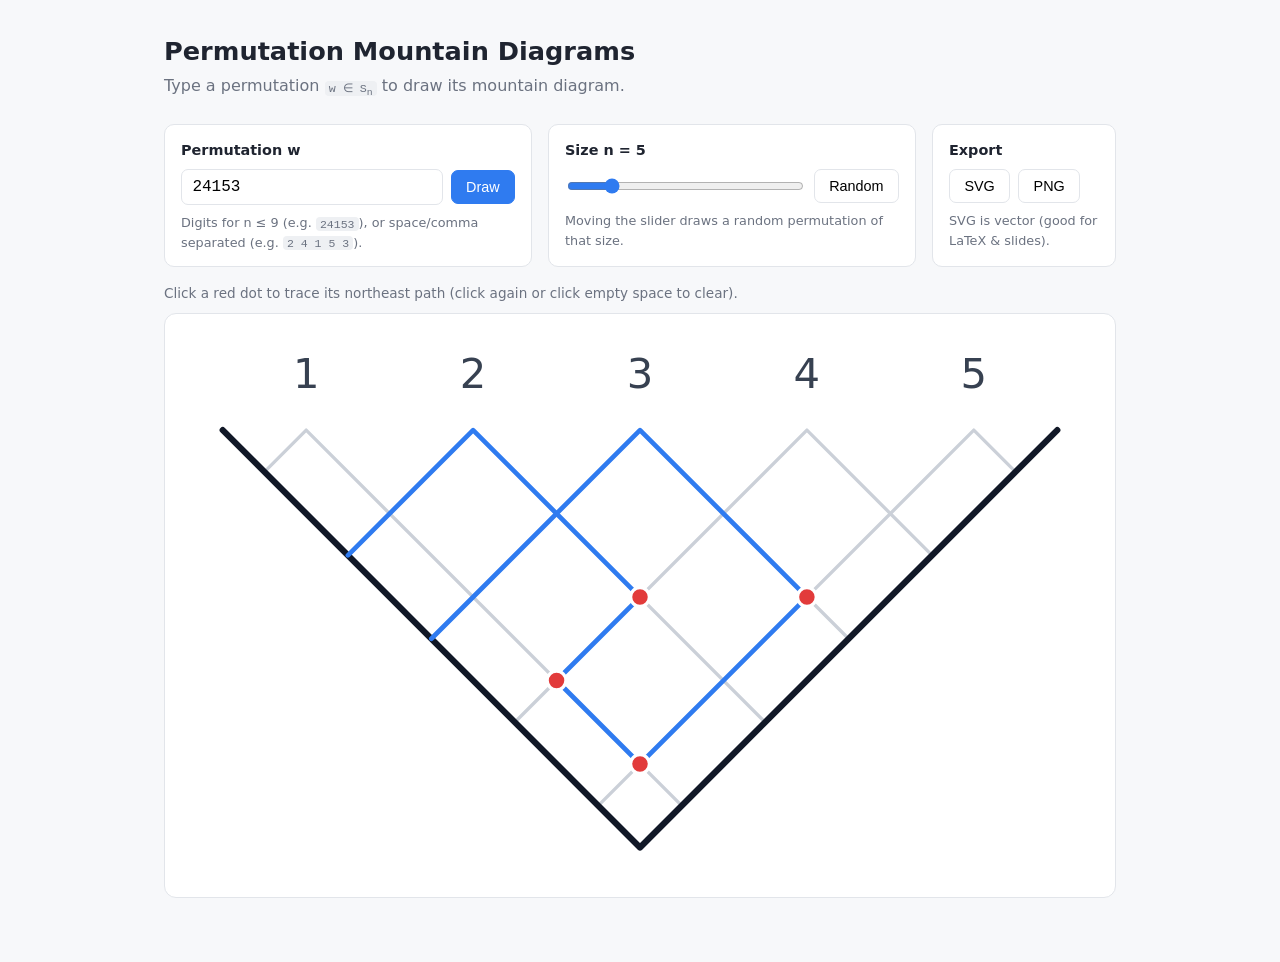
==== index.html @ 84781ef3 "Add click-to-trace: northeast sub-path from a red dot Clicking a red dot (i,j) traces, in amber, the" ====
<!DOCTYPE html>
<html lang="en">
<head>
  <meta charset="UTF-8" />
  <meta name="viewport" content="width=device-width, initial-scale=1.0" />
  <title>Permutation Mountain Diagrams</title>
  <link rel="stylesheet" href="style.css" />
</head>
<body>
  <main>
    <h1>Permutation Mountain Diagrams</h1>
    <p class="subtitle">
      Type a permutation <code>w &isin; S<sub>n</sub></code> to draw its mountain diagram.
    </p>

    <section class="controls">
      <div class="control">
        <label for="w-input">Permutation w</label>
        <div class="row">
          <input id="w-input" type="text" spellcheck="false" autocomplete="off"
                 placeholder="e.g. 24153" />
          <button id="draw-btn" class="primary">Draw</button>
        </div>
        <div class="hint">Digits for n &le; 9 (e.g. <code>24153</code>), or space/comma separated (e.g. <code>2 4 1 5 3</code>).</div>
      </div>

      <div class="control">
        <label for="n-slider">Size n = <span id="n-value">5</span></label>
        <div class="row">
          <input id="n-slider" type="range" min="2" max="20" step="1" value="5" />
          <button id="random-btn">Random</button>
        </div>
        <div class="hint">Moving the slider draws a random permutation of that size.</div>
      </div>

      <div class="control">
        <label>Export</label>
        <div class="row">
          <button id="export-svg">SVG</button>
          <button id="export-png">PNG</button>
        </div>
        <div class="hint">SVG is vector (good for LaTeX &amp; slides).</div>
      </div>
    </section>

    <div id="error" class="error" style="display:none"></div>

    <p class="canvas-hint">Click a red dot to trace its northeast path (click again or click empty space to clear).</p>

    <div class="diagram-wrap">
      <svg id="diagram" xmlns="http://www.w3.org/2000/svg"></svg>
    </div>
  </main>

  <script src="diagram.js"></script>
</body>
</html>
---- style.css ----
:root {
  --bg: #f7f8fa;
  --card: #ffffff;
  --border: #e2e5ea;
  --text: #1f2430;
  --muted: #6b7280;
  --accent: #2f7bf0;
  --accent-dark: #1f5fca;
  --error-bg: #fdecec;
  --error-fg: #b42318;
}

* { box-sizing: border-box; }

body {
  margin: 0;
  background: var(--bg);
  color: var(--text);
  font-family: system-ui, -apple-system, "Segoe UI", Roboto, sans-serif;
  line-height: 1.5;
}

main {
  max-width: 1000px;
  margin: 0 auto;
  padding: 2rem 1.5rem 4rem;
}

h1 {
  font-size: 1.6rem;
  margin: 0 0 0.25rem;
}

.subtitle {
  color: var(--muted);
  margin: 0 0 1.5rem;
}

code {
  background: #eef0f3;
  padding: 0.05em 0.35em;
  border-radius: 4px;
  font-size: 0.9em;
}

.controls {
  display: grid;
  grid-template-columns: 2fr 2fr 1fr;
  gap: 1rem;
  margin-bottom: 1rem;
}

@media (max-width: 720px) {
  .controls { grid-template-columns: 1fr; }
}

.control {
  background: var(--card);
  border: 1px solid var(--border);
  border-radius: 10px;
  padding: 0.9rem 1rem;
}

.control label {
  display: block;
  font-weight: 600;
  font-size: 0.9rem;
  margin-bottom: 0.5rem;
}

.row {
  display: flex;
  gap: 0.5rem;
  align-items: center;
}

input[type="text"] {
  flex: 1;
  min-width: 0;
  padding: 0.5rem 0.65rem;
  border: 1px solid var(--border);
  border-radius: 7px;
  font-size: 1rem;
  font-family: ui-monospace, SFMono-Regular, Menlo, monospace;
}

input[type="text"]:focus {
  outline: none;
  border-color: var(--accent);
  box-shadow: 0 0 0 3px rgba(47, 123, 240, 0.15);
}

input[type="range"] { flex: 1; accent-color: var(--accent); }

button {
  padding: 0.5rem 0.9rem;
  border: 1px solid var(--border);
  background: #fff;
  border-radius: 7px;
  font-size: 0.9rem;
  cursor: pointer;
  white-space: nowrap;
}

button:hover { background: #f2f4f7; }

button.primary {
  background: var(--accent);
  border-color: var(--accent);
  color: #fff;
}

button.primary:hover { background: var(--accent-dark); }

.hint {
  color: var(--muted);
  font-size: 0.8rem;
  margin-top: 0.5rem;
}

.error {
  background: var(--error-bg);
  color: var(--error-fg);
  border: 1px solid #f3c6c0;
  border-radius: 8px;
  padding: 0.6rem 0.9rem;
  margin-bottom: 1rem;
  font-size: 0.9rem;
}

.canvas-hint {
  color: var(--muted);
  font-size: 0.85rem;
  margin: 0 0 0.6rem;
}

.diagram-wrap {
  background: var(--card);
  border: 1px solid var(--border);
  border-radius: 12px;
  padding: 1rem;
}

#diagram {
  display: block;
  width: 100%;
  height: auto;
  max-height: 72vh;
}
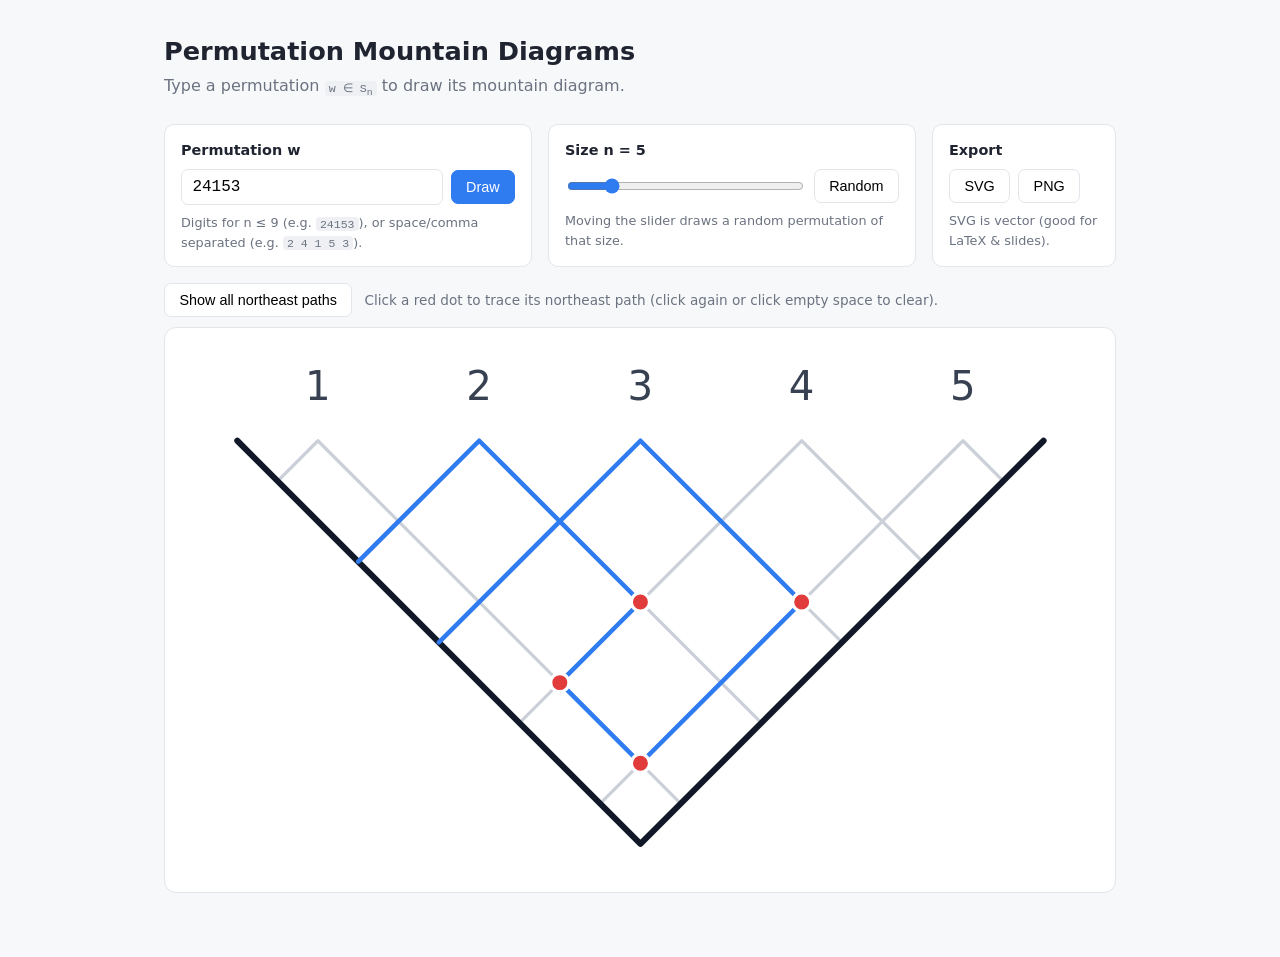
==== commit 7e29271f: "Add "show all northeast paths" with red/green coloring New toggle button draws every dot's northeast" ====
--- a/index.html
+++ b/index.html
@@ -45,7 +45,10 @@
 
     <div id="error" class="error" style="display:none"></div>
 
-    <p class="canvas-hint">Click a red dot to trace its northeast path (click again or click empty space to clear).</p>
+    <div class="canvas-toolbar">
+      <button id="toggle-all">Show all northeast paths</button>
+      <span class="canvas-hint">Click a red dot to trace its northeast path (click again or click empty space to clear).</span>
+    </div>
 
     <div class="diagram-wrap">
       <svg id="diagram" xmlns="http://www.w3.org/2000/svg"></svg>
--- a/style.css
+++ b/style.css
@@ -128,10 +128,24 @@
   font-size: 0.9rem;
 }
 
+.canvas-toolbar {
+  display: flex;
+  align-items: center;
+  flex-wrap: wrap;
+  gap: 0.75rem;
+  margin-bottom: 0.6rem;
+}
+
+#toggle-all.active {
+  background: var(--accent);
+  border-color: var(--accent);
+  color: #fff;
+}
+
 .canvas-hint {
   color: var(--muted);
   font-size: 0.85rem;
-  margin: 0 0 0.6rem;
+  margin: 0;
 }
 
 .diagram-wrap {
@@ -143,7 +157,6 @@
 
 #diagram {
   display: block;
-  width: 100%;
-  height: auto;
-  max-height: 72vh;
+  margin: 0 auto;
+  /* width/height are set by fitToView() in JS so the whole diagram fits on screen */
 }
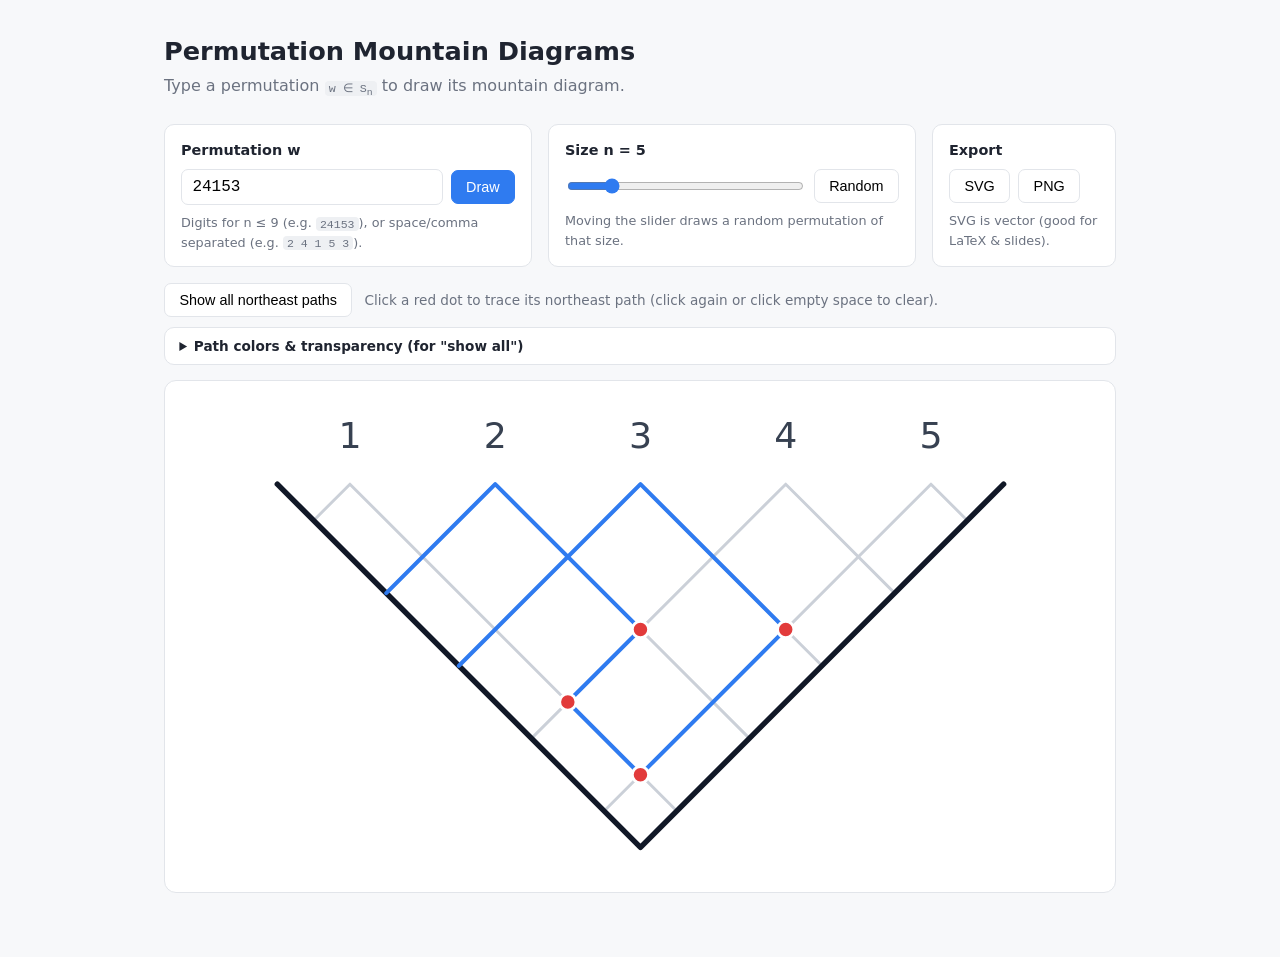
==== commit df8eceaf: "Add live color/transparency tuning panel for "show all" paths Green is solid again. A new "Path colo" ====
--- a/index.html
+++ b/index.html
@@ -50,6 +50,36 @@
       <span class="canvas-hint">Click a red dot to trace its northeast path (click again or click empty space to clear).</span>
     </div>
 
+    <details id="style-panel" class="style-panel">
+      <summary>Path colors &amp; transparency (for "show all")</summary>
+      <div class="style-grid">
+        <label>Red color <input type="color" id="red-color" value="#dc2626" /></label>
+        <label>Red opacity <input type="range" id="red-opacity" min="0" max="1" step="0.05" value="0.7" /><output id="red-opacity-val">0.70</output></label>
+        <label>Green color <input type="color" id="green-color" value="#16a34a" /></label>
+        <label>Green opacity <input type="range" id="green-opacity" min="0" max="1" step="0.05" value="0.5" /><output id="green-opacity-val">0.50</output></label>
+        <label>Line width <input type="range" id="line-width" min="1" max="3" step="0.1" value="1.8" /><output id="line-width-val">1.8</output></label>
+        <label>On top
+          <select id="draw-order">
+            <option value="red">Red</option>
+            <option value="green">Green</option>
+          </select>
+        </label>
+        <label>Blend mode
+          <select id="blend-mode">
+            <option value="normal">normal</option>
+            <option value="multiply">multiply</option>
+            <option value="darken">darken</option>
+            <option value="screen">screen</option>
+            <option value="lighten">lighten</option>
+            <option value="overlay">overlay</option>
+            <option value="hard-light">hard-light</option>
+            <option value="difference">difference</option>
+          </select>
+        </label>
+        <button id="reset-style" type="button">Reset to defaults</button>
+      </div>
+    </details>
+
     <div class="diagram-wrap">
       <svg id="diagram" xmlns="http://www.w3.org/2000/svg"></svg>
     </div>
--- a/style.css
+++ b/style.css
@@ -148,6 +148,63 @@
   margin: 0;
 }
 
+.style-panel {
+  background: var(--card);
+  border: 1px solid var(--border);
+  border-radius: 10px;
+  padding: 0.5rem 0.9rem;
+  margin-bottom: 0.9rem;
+  font-size: 0.85rem;
+}
+
+.style-panel summary {
+  cursor: pointer;
+  font-weight: 600;
+  color: var(--text);
+}
+
+.style-grid {
+  display: flex;
+  flex-wrap: wrap;
+  align-items: center;
+  gap: 0.6rem 1.2rem;
+  margin-top: 0.75rem;
+}
+
+.style-grid label {
+  display: flex;
+  align-items: center;
+  gap: 0.4rem;
+  color: var(--muted);
+}
+
+.style-grid input[type="color"] {
+  width: 34px;
+  height: 26px;
+  padding: 0;
+  border: 1px solid var(--border);
+  border-radius: 5px;
+  background: none;
+  cursor: pointer;
+}
+
+.style-grid input[type="range"] { width: 90px; }
+
+.style-grid output {
+  font-variant-numeric: tabular-nums;
+  color: var(--text);
+  min-width: 2.2em;
+}
+
+.style-grid select {
+  padding: 0.25rem 0.4rem;
+  border: 1px solid var(--border);
+  border-radius: 6px;
+  font-size: 0.85rem;
+}
+
+#reset-style { padding: 0.35rem 0.7rem; }
+
 .diagram-wrap {
   background: var(--card);
   border: 1px solid var(--border);
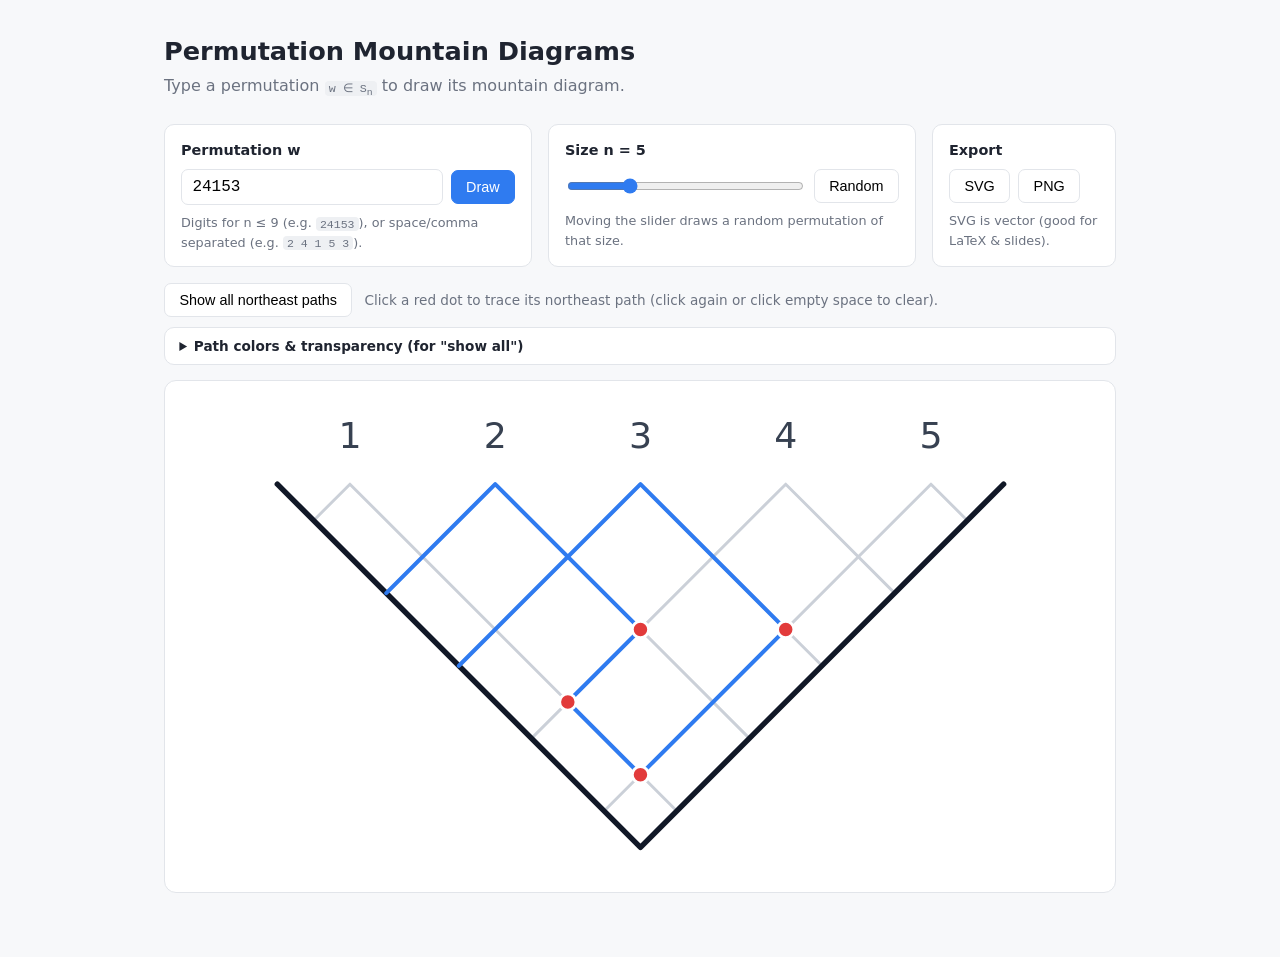
==== commit cd09f8a2: "Support n=0,1 and set chosen default path style - n=1: single mountain with its left half highlighte" ====
--- a/index.html
+++ b/index.html
@@ -27,7 +27,7 @@
       <div class="control">
         <label for="n-slider">Size n = <span id="n-value">5</span></label>
         <div class="row">
-          <input id="n-slider" type="range" min="2" max="20" step="1" value="5" />
+          <input id="n-slider" type="range" min="0" max="20" step="1" value="5" />
           <button id="random-btn">Random</button>
         </div>
         <div class="hint">Moving the slider draws a random permutation of that size.</div>
@@ -54,10 +54,11 @@
       <summary>Path colors &amp; transparency (for "show all")</summary>
       <div class="style-grid">
         <label>Red color <input type="color" id="red-color" value="#dc2626" /></label>
-        <label>Red opacity <input type="range" id="red-opacity" min="0" max="1" step="0.05" value="0.7" /><output id="red-opacity-val">0.70</output></label>
+        <label>Red opacity <input type="range" id="red-opacity" min="0" max="1" step="0.05" value="0.6" /><output id="red-opacity-val">0.60</output></label>
+        <label>Red width <input type="range" id="red-width" min="0.5" max="4" step="0.1" value="1.5" /><output id="red-width-val">1.5</output></label>
         <label>Green color <input type="color" id="green-color" value="#16a34a" /></label>
         <label>Green opacity <input type="range" id="green-opacity" min="0" max="1" step="0.05" value="0.5" /><output id="green-opacity-val">0.50</output></label>
-        <label>Line width <input type="range" id="line-width" min="1" max="3" step="0.1" value="1.8" /><output id="line-width-val">1.8</output></label>
+        <label>Green width <input type="range" id="green-width" min="0.5" max="4" step="0.1" value="4.0" /><output id="green-width-val">4.0</output></label>
         <label>On top
           <select id="draw-order">
             <option value="red">Red</option>
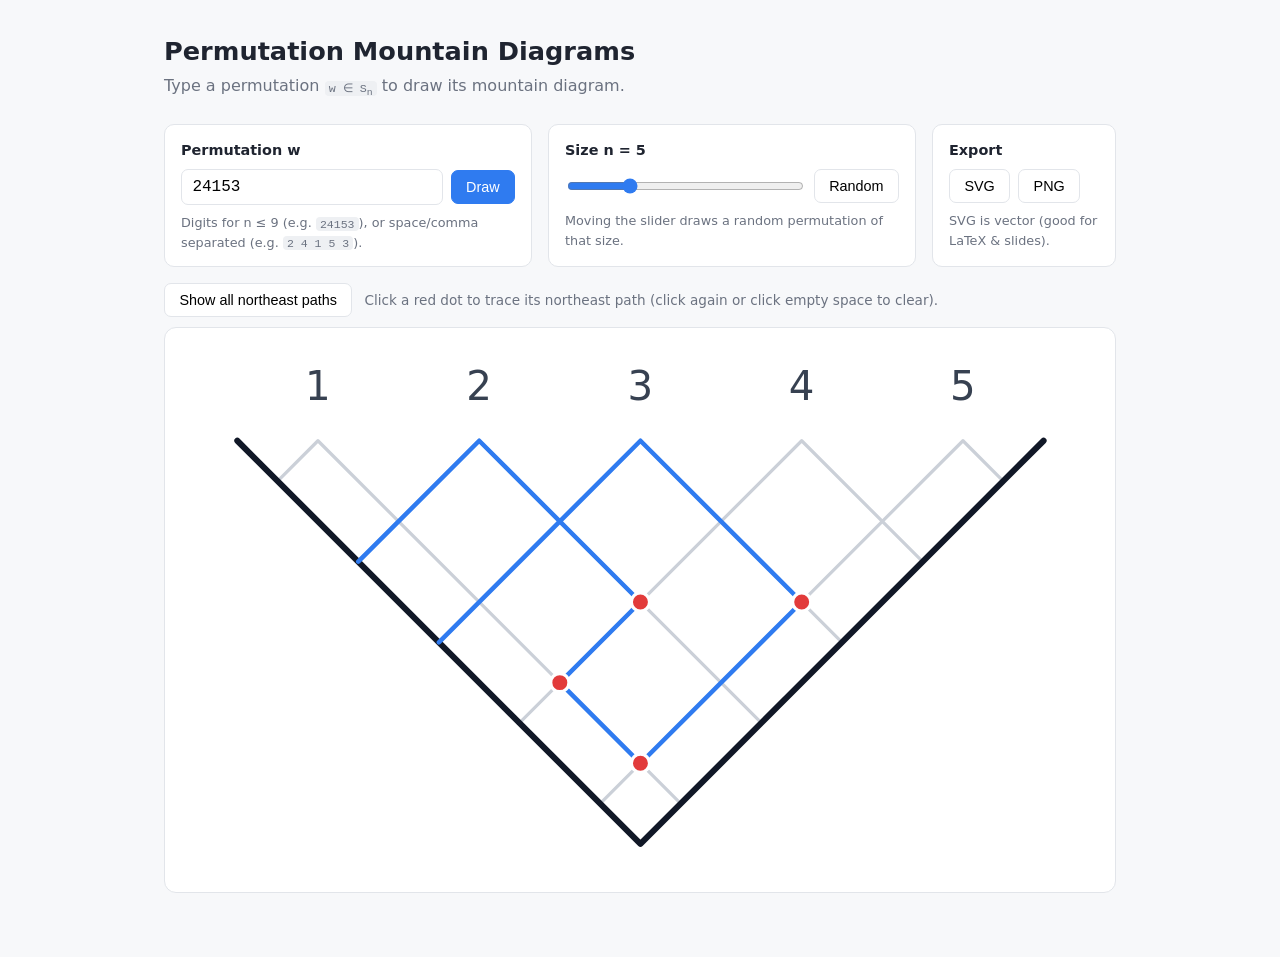
==== commit 4bada71a: "Remove live tuning panel The chosen red/green style is now baked in as the default, so drop the inte" ====
--- a/index.html
+++ b/index.html
@@ -50,37 +50,6 @@
       <span class="canvas-hint">Click a red dot to trace its northeast path (click again or click empty space to clear).</span>
     </div>
 
-    <details id="style-panel" class="style-panel">
-      <summary>Path colors &amp; transparency (for "show all")</summary>
-      <div class="style-grid">
-        <label>Red color <input type="color" id="red-color" value="#dc2626" /></label>
-        <label>Red opacity <input type="range" id="red-opacity" min="0" max="1" step="0.05" value="0.6" /><output id="red-opacity-val">0.60</output></label>
-        <label>Red width <input type="range" id="red-width" min="0.5" max="4" step="0.1" value="1.5" /><output id="red-width-val">1.5</output></label>
-        <label>Green color <input type="color" id="green-color" value="#16a34a" /></label>
-        <label>Green opacity <input type="range" id="green-opacity" min="0" max="1" step="0.05" value="0.5" /><output id="green-opacity-val">0.50</output></label>
-        <label>Green width <input type="range" id="green-width" min="0.5" max="4" step="0.1" value="4.0" /><output id="green-width-val">4.0</output></label>
-        <label>On top
-          <select id="draw-order">
-            <option value="red">Red</option>
-            <option value="green">Green</option>
-          </select>
-        </label>
-        <label>Blend mode
-          <select id="blend-mode">
-            <option value="normal">normal</option>
-            <option value="multiply">multiply</option>
-            <option value="darken">darken</option>
-            <option value="screen">screen</option>
-            <option value="lighten">lighten</option>
-            <option value="overlay">overlay</option>
-            <option value="hard-light">hard-light</option>
-            <option value="difference">difference</option>
-          </select>
-        </label>
-        <button id="reset-style" type="button">Reset to defaults</button>
-      </div>
-    </details>
-
     <div class="diagram-wrap">
       <svg id="diagram" xmlns="http://www.w3.org/2000/svg"></svg>
     </div>
--- a/style.css
+++ b/style.css
@@ -148,63 +148,6 @@
   margin: 0;
 }
 
-.style-panel {
-  background: var(--card);
-  border: 1px solid var(--border);
-  border-radius: 10px;
-  padding: 0.5rem 0.9rem;
-  margin-bottom: 0.9rem;
-  font-size: 0.85rem;
-}
-
-.style-panel summary {
-  cursor: pointer;
-  font-weight: 600;
-  color: var(--text);
-}
-
-.style-grid {
-  display: flex;
-  flex-wrap: wrap;
-  align-items: center;
-  gap: 0.6rem 1.2rem;
-  margin-top: 0.75rem;
-}
-
-.style-grid label {
-  display: flex;
-  align-items: center;
-  gap: 0.4rem;
-  color: var(--muted);
-}
-
-.style-grid input[type="color"] {
-  width: 34px;
-  height: 26px;
-  padding: 0;
-  border: 1px solid var(--border);
-  border-radius: 5px;
-  background: none;
-  cursor: pointer;
-}
-
-.style-grid input[type="range"] { width: 90px; }
-
-.style-grid output {
-  font-variant-numeric: tabular-nums;
-  color: var(--text);
-  min-width: 2.2em;
-}
-
-.style-grid select {
-  padding: 0.25rem 0.4rem;
-  border: 1px solid var(--border);
-  border-radius: 6px;
-  font-size: 0.85rem;
-}
-
-#reset-style { padding: 0.35rem 0.7rem; }
-
 .diagram-wrap {
   background: var(--card);
   border: 1px solid var(--border);
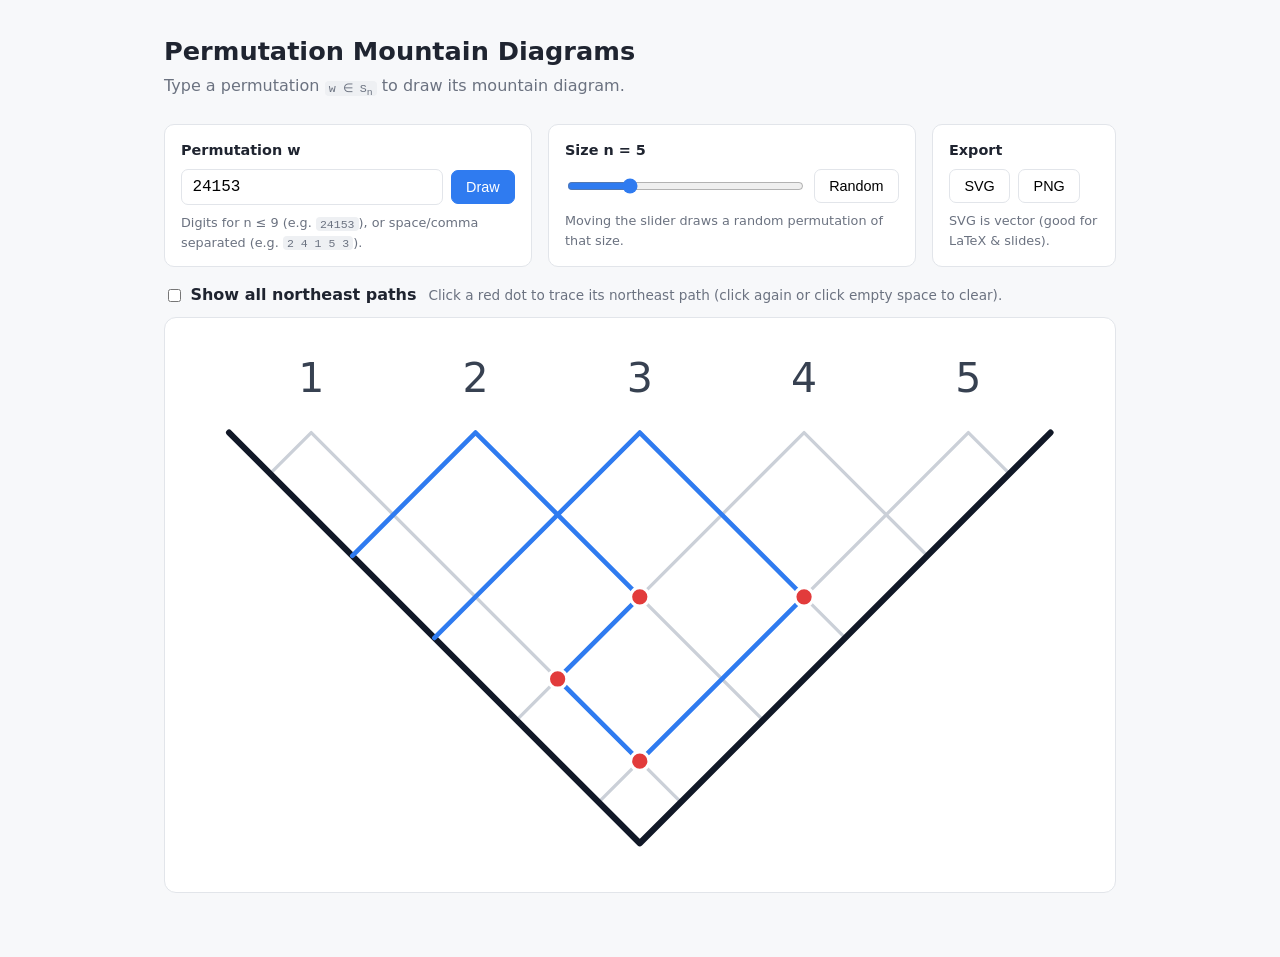
==== commit 947cef69: "Make "show all paths" a checkbox that persists across permutations Replace the toggle button with a " ====
--- a/index.html
+++ b/index.html
@@ -46,7 +46,7 @@
     <div id="error" class="error" style="display:none"></div>
 
     <div class="canvas-toolbar">
-      <button id="toggle-all">Show all northeast paths</button>
+      <label class="toggle-all-label"><input type="checkbox" id="toggle-all" /> Show all northeast paths</label>
       <span class="canvas-hint">Click a red dot to trace its northeast path (click again or click empty space to clear).</span>
     </div>
 
--- a/style.css
+++ b/style.css
@@ -136,10 +136,18 @@
   margin-bottom: 0.6rem;
 }
 
-#toggle-all.active {
-  background: var(--accent);
-  border-color: var(--accent);
-  color: #fff;
+.toggle-all-label {
+  display: inline-flex;
+  align-items: center;
+  gap: 0.4rem;
+  font-weight: 600;
+  cursor: pointer;
+  user-select: none;
+}
+
+.toggle-all-label input {
+  accent-color: var(--accent);
+  cursor: pointer;
 }
 
 .canvas-hint {
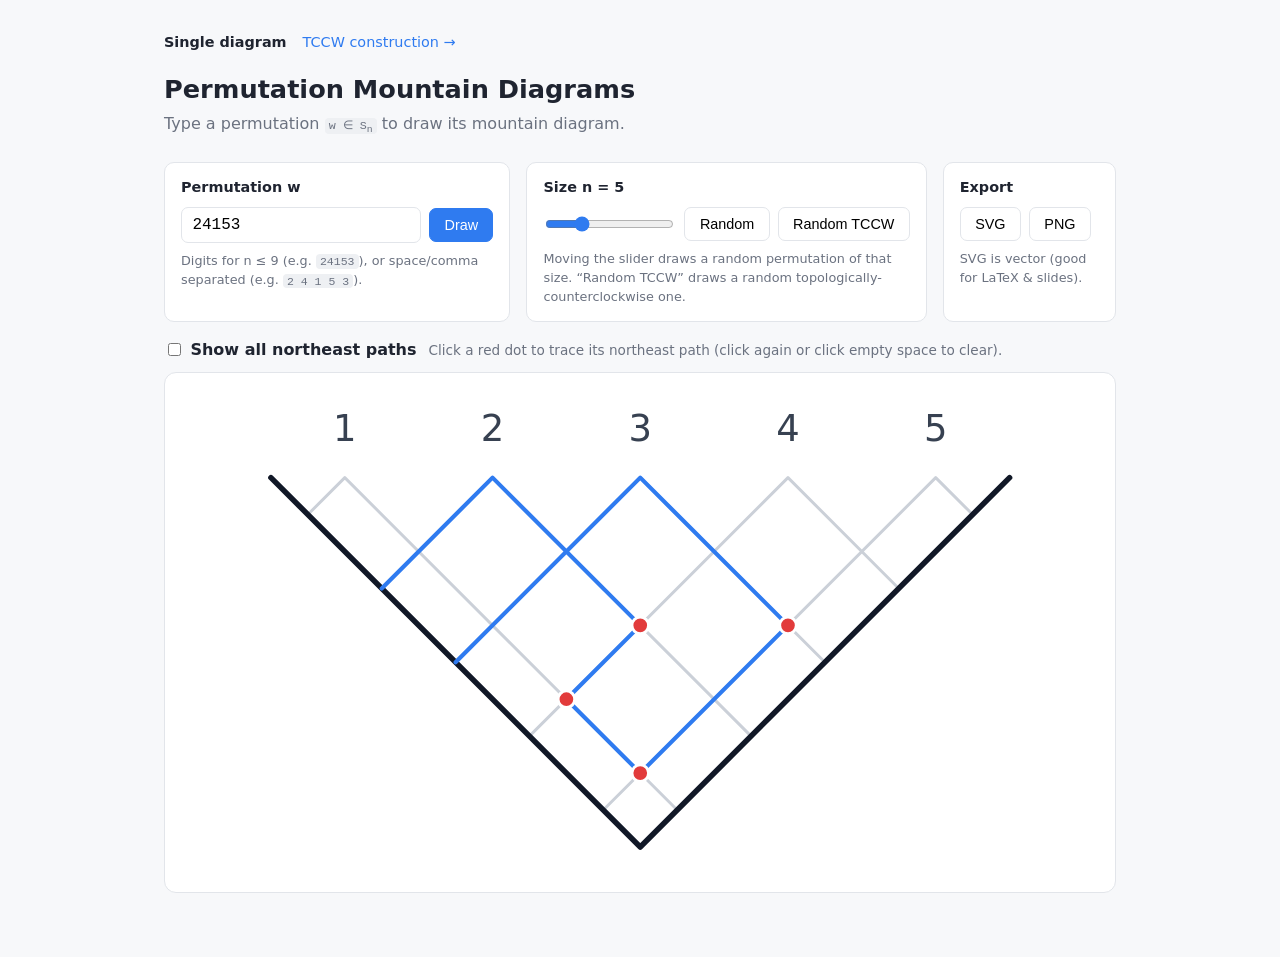
==== commit 4ba3f716: "Add TCCW generation and the construction page Task 1: "Random TCCW" button on the single-diagram pag" ====
--- a/index.html
+++ b/index.html
@@ -8,6 +8,10 @@
 </head>
 <body>
   <main>
+    <nav class="page-nav">
+      <strong>Single diagram</strong>
+      <a href="construction.html">TCCW construction &rarr;</a>
+    </nav>
     <h1>Permutation Mountain Diagrams</h1>
     <p class="subtitle">
       Type a permutation <code>w &isin; S<sub>n</sub></code> to draw its mountain diagram.
@@ -29,8 +33,9 @@
         <div class="row">
           <input id="n-slider" type="range" min="0" max="20" step="1" value="5" />
           <button id="random-btn">Random</button>
+          <button id="random-tccw-btn">Random TCCW</button>
         </div>
-        <div class="hint">Moving the slider draws a random permutation of that size.</div>
+        <div class="hint">Moving the slider draws a random permutation of that size. &ldquo;Random TCCW&rdquo; draws a random topologically-counterclockwise one.</div>
       </div>
 
       <div class="control">
@@ -56,5 +61,6 @@
   </main>
 
   <script src="diagram.js"></script>
+  <script src="app.js"></script>
 </body>
 </html>
--- a/style.css
+++ b/style.css
@@ -26,6 +26,69 @@
   padding: 2rem 1.5rem 4rem;
 }
 
+main.wide { max-width: 1400px; }
+
+.cols {
+  display: grid;
+  grid-template-columns: 1fr 1.25fr;
+  gap: 1rem;
+  align-items: start;
+}
+
+@media (max-width: 820px) {
+  .cols { grid-template-columns: 1fr; }
+}
+
+.col-left { display: flex; flex-direction: column; gap: 1rem; }
+
+.diagram-block { margin: 0; }
+
+.diagram-block figcaption {
+  font-size: 0.9rem;
+  font-weight: 600;
+  color: var(--text);
+  margin-bottom: 0.35rem;
+  font-family: ui-monospace, SFMono-Regular, Menlo, monospace;
+  word-break: break-word;
+}
+
+.hl-label {
+  display: inline-flex;
+  align-items: center;
+  gap: 0.35rem;
+  font-size: 0.85rem;
+  cursor: pointer;
+  user-select: none;
+}
+
+.hl-label input { cursor: pointer; }
+
+.sw {
+  display: inline-block;
+  width: 0.9rem;
+  height: 0.9rem;
+  border-radius: 3px;
+  vertical-align: middle;
+}
+
+.sw-w { background: #7c3aed; }
+.sw-v { background: #ea580c; }
+.sw-1 { background: #0891b2; }
+
+.muted-inline { color: var(--muted); font-weight: 400; font-size: 0.8rem; }
+
+.page-nav {
+  display: flex;
+  gap: 1rem;
+  align-items: baseline;
+  margin-bottom: 1rem;
+  font-size: 0.9rem;
+}
+
+.page-nav strong { color: var(--text); }
+.page-nav a { color: var(--accent); text-decoration: none; }
+.page-nav a:hover { text-decoration: underline; }
+
 h1 {
   font-size: 1.6rem;
   margin: 0 0 0.25rem;
@@ -163,8 +226,8 @@
   padding: 1rem;
 }
 
-#diagram {
+.diagram-wrap svg {
   display: block;
   margin: 0 auto;
-  /* width/height are set by fitToView() in JS so the whole diagram fits on screen */
-}
+  /* width/height are set in JS (fitToView / fitInto) so the diagram fits */
+}
